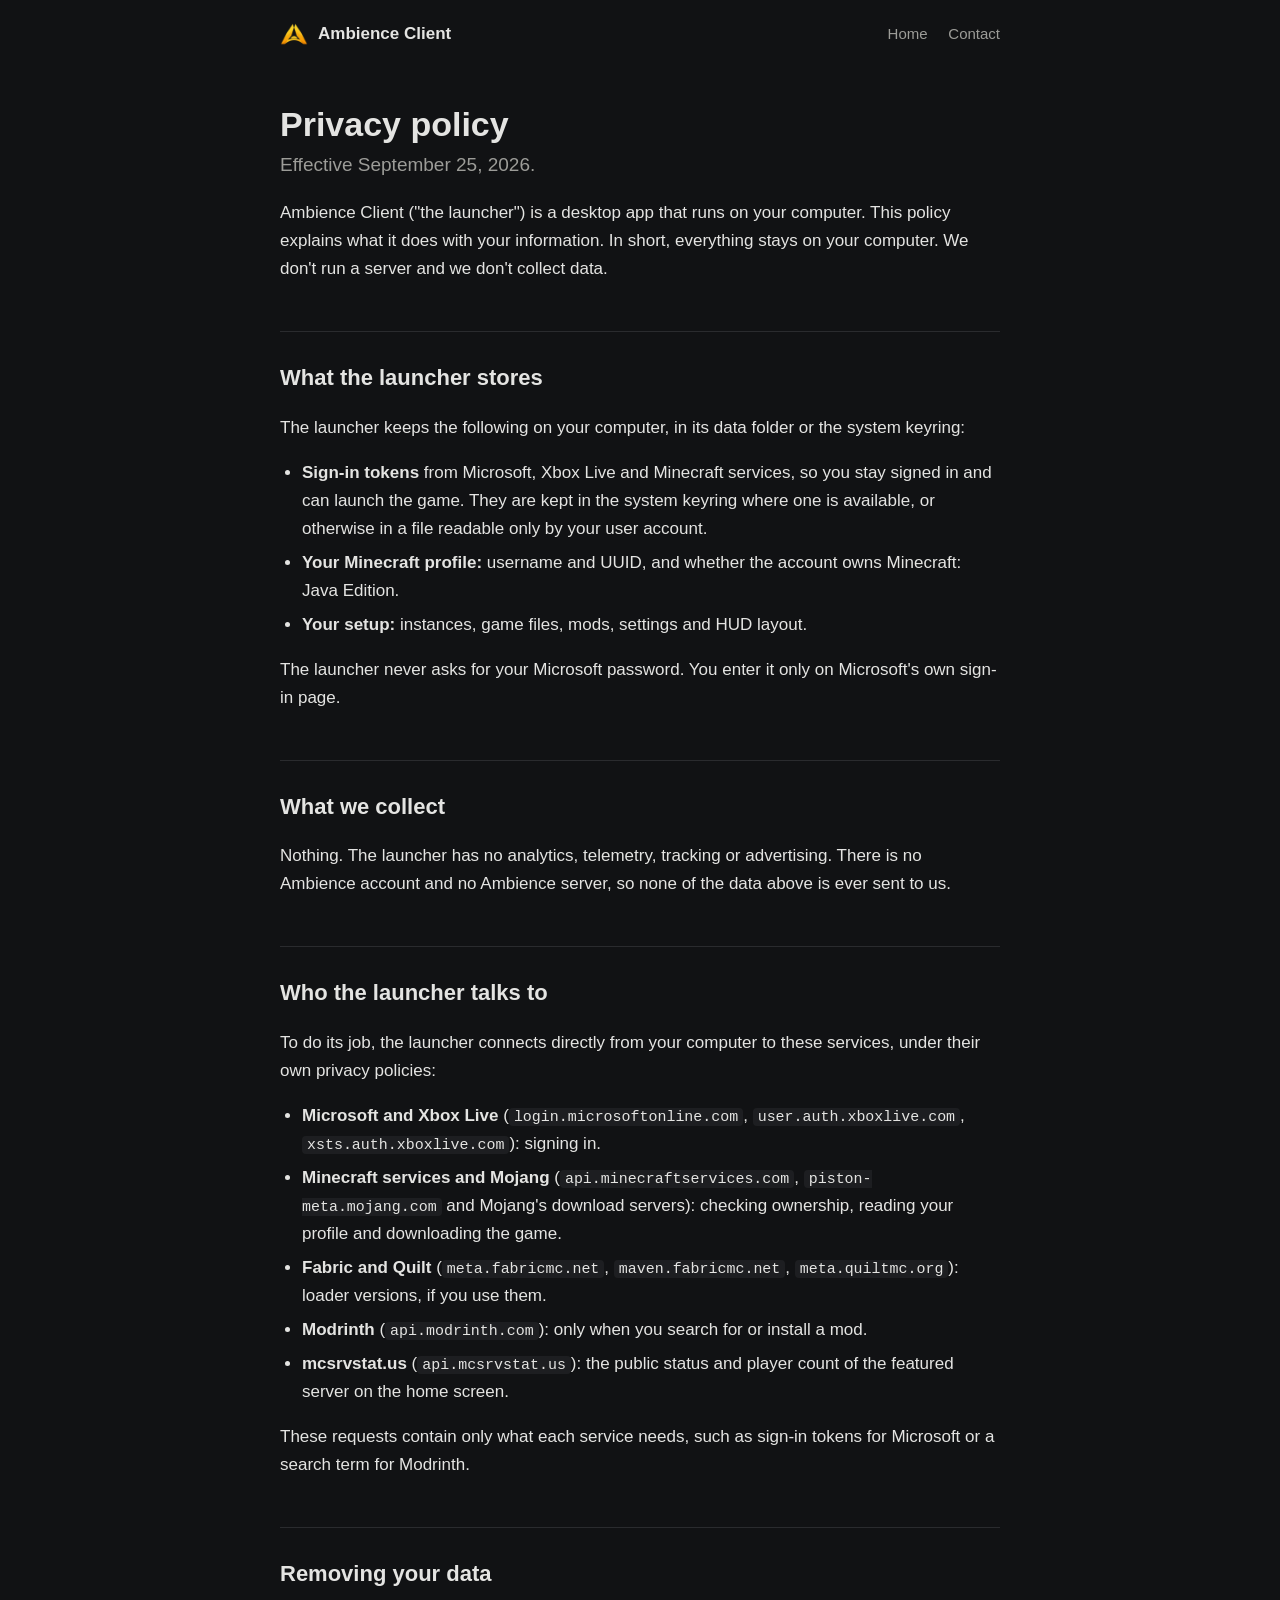
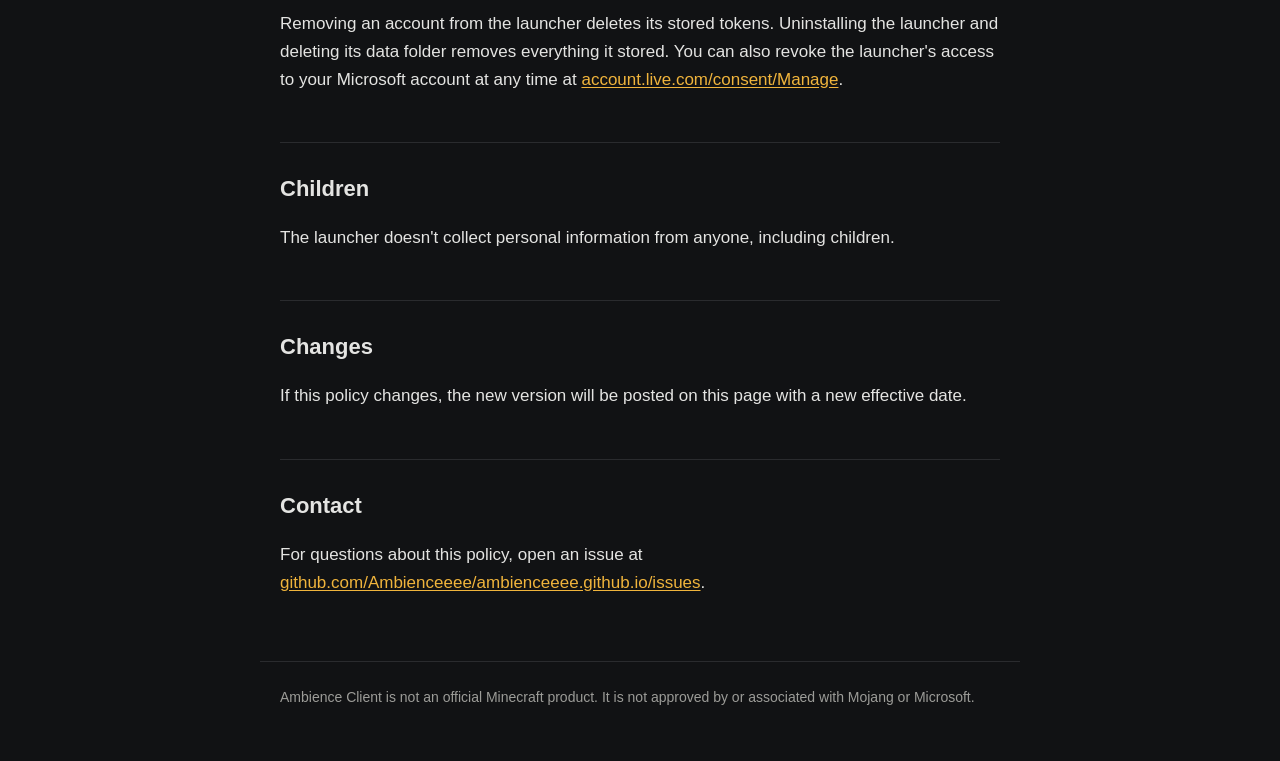
==== privacy.html @ d1a00449 "Rewrite the site as a plain project page and add a privacy policy." ====
<!doctype html>
<html lang="en">
<head>
<meta charset="utf-8">
<meta name="viewport" content="width=device-width, initial-scale=1">
<title>Privacy policy · Ambience Client</title>
<link rel="icon" type="image/png" href="assets/favicon.png">
<link rel="stylesheet" href="style.css">
</head>
<body>
<header class="top">
  <a class="name" href="./"><img src="assets/logo.png" alt="" width="28" height="28">Ambience Client</a>
  <nav><a href="./">Home</a> <a href="./#contact">Contact</a></nav>
</header>

<main>
  <h1>Privacy policy</h1>
  <p class="lead">Effective September 25, 2026.</p>

  <p>
    Ambience Client ("the launcher") is a desktop app that runs on your computer. This policy explains what it does
    with your information. In short, everything stays on your computer. We don't run a server and we don't collect data.
  </p>

  <h2>What the launcher stores</h2>
  <p>The launcher keeps the following on your computer, in its data folder or the system keyring:</p>
  <ul>
    <li><strong>Sign-in tokens</strong> from Microsoft, Xbox Live and Minecraft services, so you stay signed in and can launch the game. They are kept in the system keyring where one is available, or otherwise in a file readable only by your user account.</li>
    <li><strong>Your Minecraft profile:</strong> username and UUID, and whether the account owns Minecraft: Java Edition.</li>
    <li><strong>Your setup:</strong> instances, game files, mods, settings and HUD layout.</li>
  </ul>
  <p>The launcher never asks for your Microsoft password. You enter it only on Microsoft's own sign-in page.</p>

  <h2>What we collect</h2>
  <p>
    Nothing. The launcher has no analytics, telemetry, tracking or advertising. There is no Ambience account and no
    Ambience server, so none of the data above is ever sent to us.
  </p>

  <h2>Who the launcher talks to</h2>
  <p>To do its job, the launcher connects directly from your computer to these services, under their own privacy policies:</p>
  <ul>
    <li><strong>Microsoft and Xbox Live</strong> (<code>login.microsoftonline.com</code>, <code>user.auth.xboxlive.com</code>, <code>xsts.auth.xboxlive.com</code>): signing in.</li>
    <li><strong>Minecraft services and Mojang</strong> (<code>api.minecraftservices.com</code>, <code>piston-meta.mojang.com</code> and Mojang's download servers): checking ownership, reading your profile and downloading the game.</li>
    <li><strong>Fabric and Quilt</strong> (<code>meta.fabricmc.net</code>, <code>maven.fabricmc.net</code>, <code>meta.quiltmc.org</code>): loader versions, if you use them.</li>
    <li><strong>Modrinth</strong> (<code>api.modrinth.com</code>): only when you search for or install a mod.</li>
    <li><strong>mcsrvstat.us</strong> (<code>api.mcsrvstat.us</code>): the public status and player count of the featured server on the home screen.</li>
  </ul>
  <p>These requests contain only what each service needs, such as sign-in tokens for Microsoft or a search term for Modrinth.</p>

  <h2>Removing your data</h2>
  <p>
    Removing an account from the launcher deletes its stored tokens. Uninstalling the launcher and deleting its data
    folder removes everything it stored. You can also revoke the launcher's access to your Microsoft account at any time at
    <a href="https://account.live.com/consent/Manage">account.live.com/consent/Manage</a>.
  </p>

  <h2>Children</h2>
  <p>The launcher doesn't collect personal information from anyone, including children.</p>

  <h2>Changes</h2>
  <p>If this policy changes, the new version will be posted on this page with a new effective date.</p>

  <h2>Contact</h2>
  <p>
    For questions about this policy, open an issue at
    <a href="https://github.com/Ambienceeee/ambienceeee.github.io/issues">github.com/Ambienceeee/ambienceeee.github.io/issues</a>.
  </p>
</main>

<footer>
  <p>Ambience Client is not an official Minecraft product. It is not approved by or associated with Mojang or Microsoft.</p>
</footer>
</body>
</html>
---- style.css ----
/* Plain, readable project page. No web fonts: it uses whatever the reader's system has. */
:root {
  color-scheme: dark;
  --bg: #111214;
  --text: #e4e4e2;
  --dim: #9c9c98;
  --line: #2a2b2e;
  --link: #f0b43c;
}

* { box-sizing: border-box; }

body {
  margin: 0;
  background: var(--bg);
  color: var(--text);
  font: 17px/1.65 -apple-system, BlinkMacSystemFont, "Segoe UI", "Helvetica Neue", "Noto Sans", sans-serif;
}

a { color: var(--link); text-underline-offset: 2px; }
a:hover { text-decoration-thickness: 2px; }

.top {
  display: flex;
  flex-wrap: wrap;
  gap: 8px 24px;
  align-items: center;
  justify-content: space-between;
  max-width: 760px;
  margin: 0 auto;
  padding: 20px 20px 0;
}

.top .name {
  display: flex;
  align-items: center;
  gap: 10px;
  color: var(--text);
  font-weight: 700;
  text-decoration: none;
}

.top nav a {
  margin-left: 16px;
  color: var(--dim);
  font-size: 15px;
  text-decoration: none;
}

.top nav a:first-child { margin-left: 0; }
.top nav a:hover { color: var(--text); }

main, footer {
  max-width: 760px;
  margin: 0 auto;
  padding: 0 20px;
}

h1 {
  margin: 56px 0 4px;
  font-size: 34px;
  line-height: 1.2;
}

h2 {
  margin: 48px 0 12px;
  font-size: 22px;
  border-top: 1px solid var(--line);
  padding-top: 28px;
}

.lead {
  margin-top: 0;
  color: var(--dim);
  font-size: 19px;
}

ul, ol { padding-left: 22px; }
li { margin: 6px 0; }

figure { margin: 32px 0; }

img { max-width: 100%; height: auto; }

figure img,
.shots img {
  display: block;
  border: 1px solid var(--line);
  border-radius: 6px;
}

figcaption {
  margin-top: 8px;
  color: var(--dim);
  font-size: 14px;
}

.shots {
  display: grid;
  grid-template-columns: 1fr 1fr;
  gap: 12px;
  margin-top: 20px;
}

code {
  font: 0.88em ui-monospace, SFMono-Regular, Menlo, Consolas, monospace;
  background: #1d1e21;
  padding: 1px 5px;
  border-radius: 4px;
}

table {
  width: 100%;
  border-collapse: collapse;
  font-size: 15px;
}

th, td {
  padding: 9px 10px;
  border-bottom: 1px solid var(--line);
  text-align: left;
  vertical-align: top;
}

th { color: var(--dim); font-weight: 600; }

footer {
  margin-top: 64px;
  padding-top: 20px;
  padding-bottom: 48px;
  border-top: 1px solid var(--line);
  color: var(--dim);
  font-size: 14px;
}

footer p { margin: 4px 0; }

@media (max-width: 600px) {
  .shots { grid-template-columns: 1fr; }
  h1 { font-size: 28px; }
  table { font-size: 14px; }
}
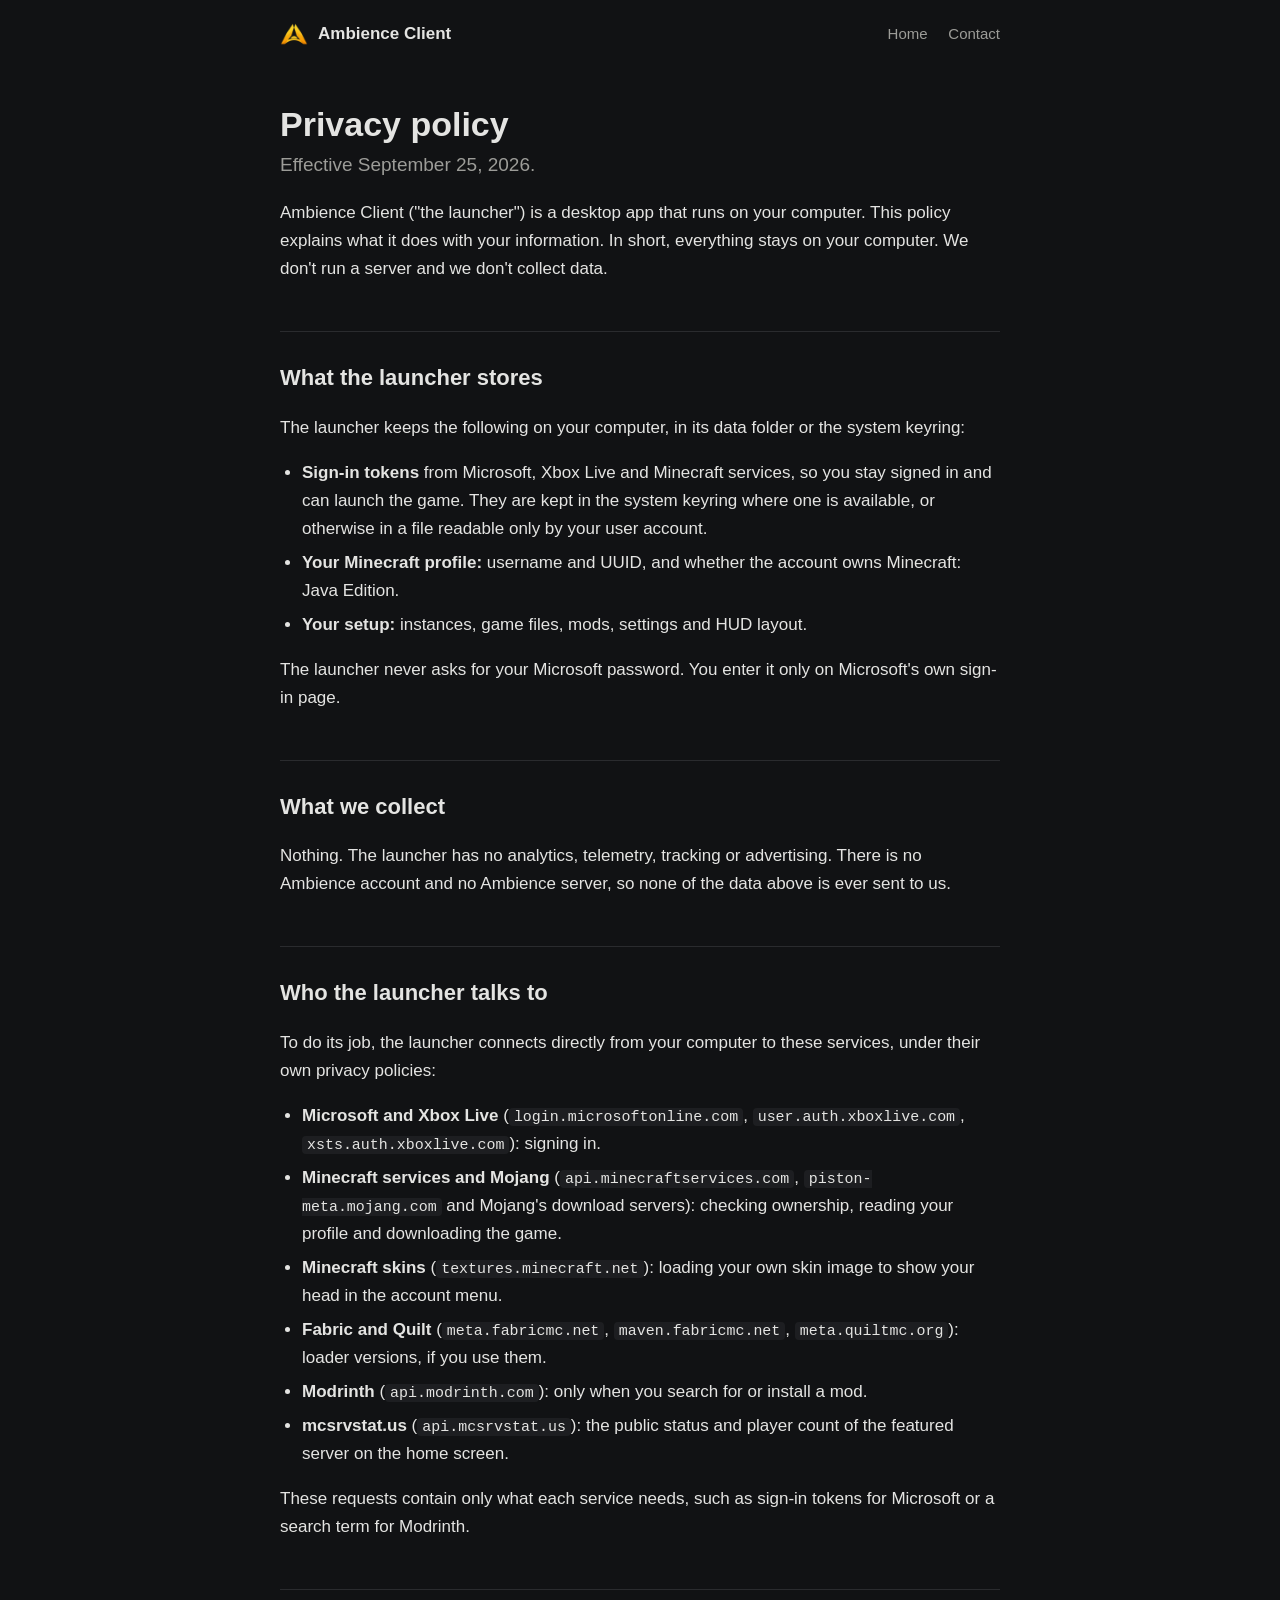
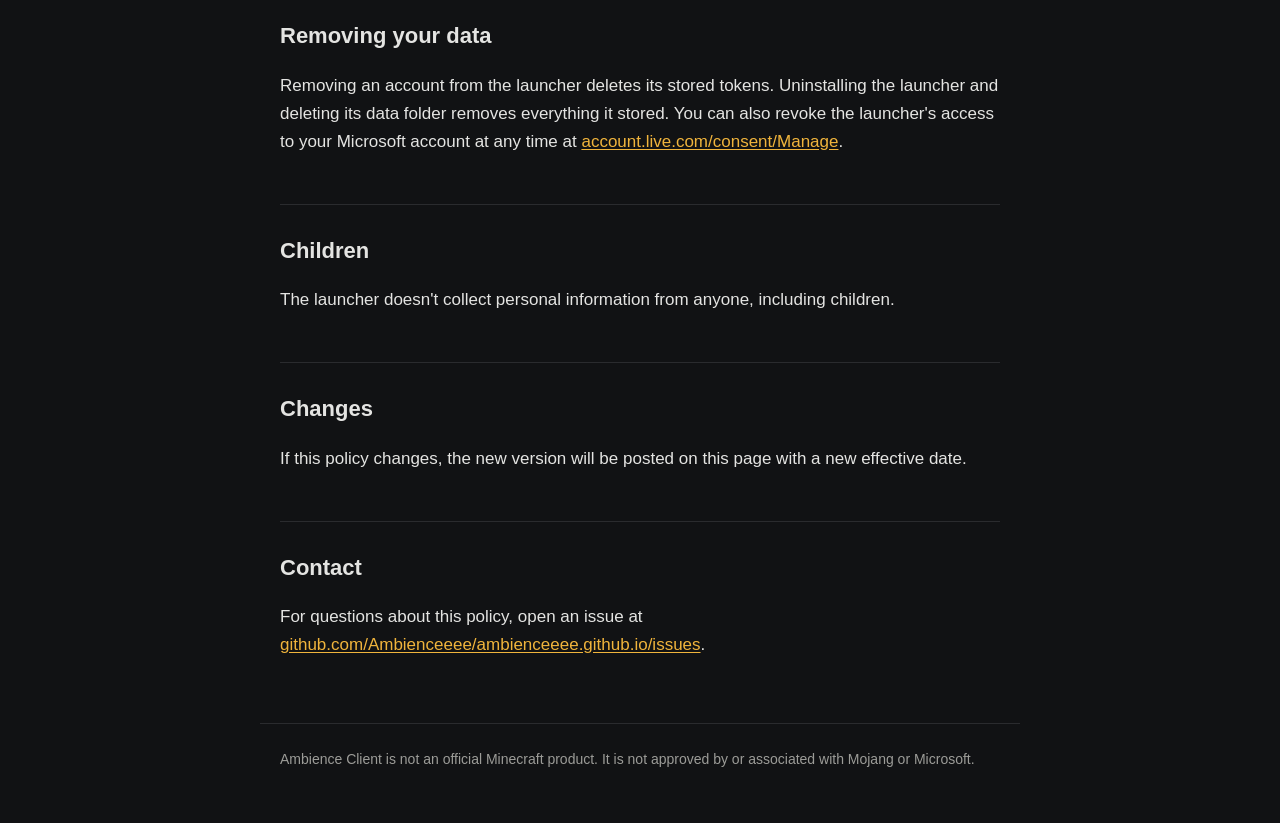
==== commit 5b5f85a6: "Describe offline mode accurately and list the skin host in the privacy policy." ====
--- a/privacy.html
+++ b/privacy.html
@@ -42,6 +42,7 @@
   <ul>
     <li><strong>Microsoft and Xbox Live</strong> (<code>login.microsoftonline.com</code>, <code>user.auth.xboxlive.com</code>, <code>xsts.auth.xboxlive.com</code>): signing in.</li>
     <li><strong>Minecraft services and Mojang</strong> (<code>api.minecraftservices.com</code>, <code>piston-meta.mojang.com</code> and Mojang's download servers): checking ownership, reading your profile and downloading the game.</li>
+    <li><strong>Minecraft skins</strong> (<code>textures.minecraft.net</code>): loading your own skin image to show your head in the account menu.</li>
     <li><strong>Fabric and Quilt</strong> (<code>meta.fabricmc.net</code>, <code>maven.fabricmc.net</code>, <code>meta.quiltmc.org</code>): loader versions, if you use them.</li>
     <li><strong>Modrinth</strong> (<code>api.modrinth.com</code>): only when you search for or install a mod.</li>
     <li><strong>mcsrvstat.us</strong> (<code>api.mcsrvstat.us</code>): the public status and player count of the featured server on the home screen.</li>
